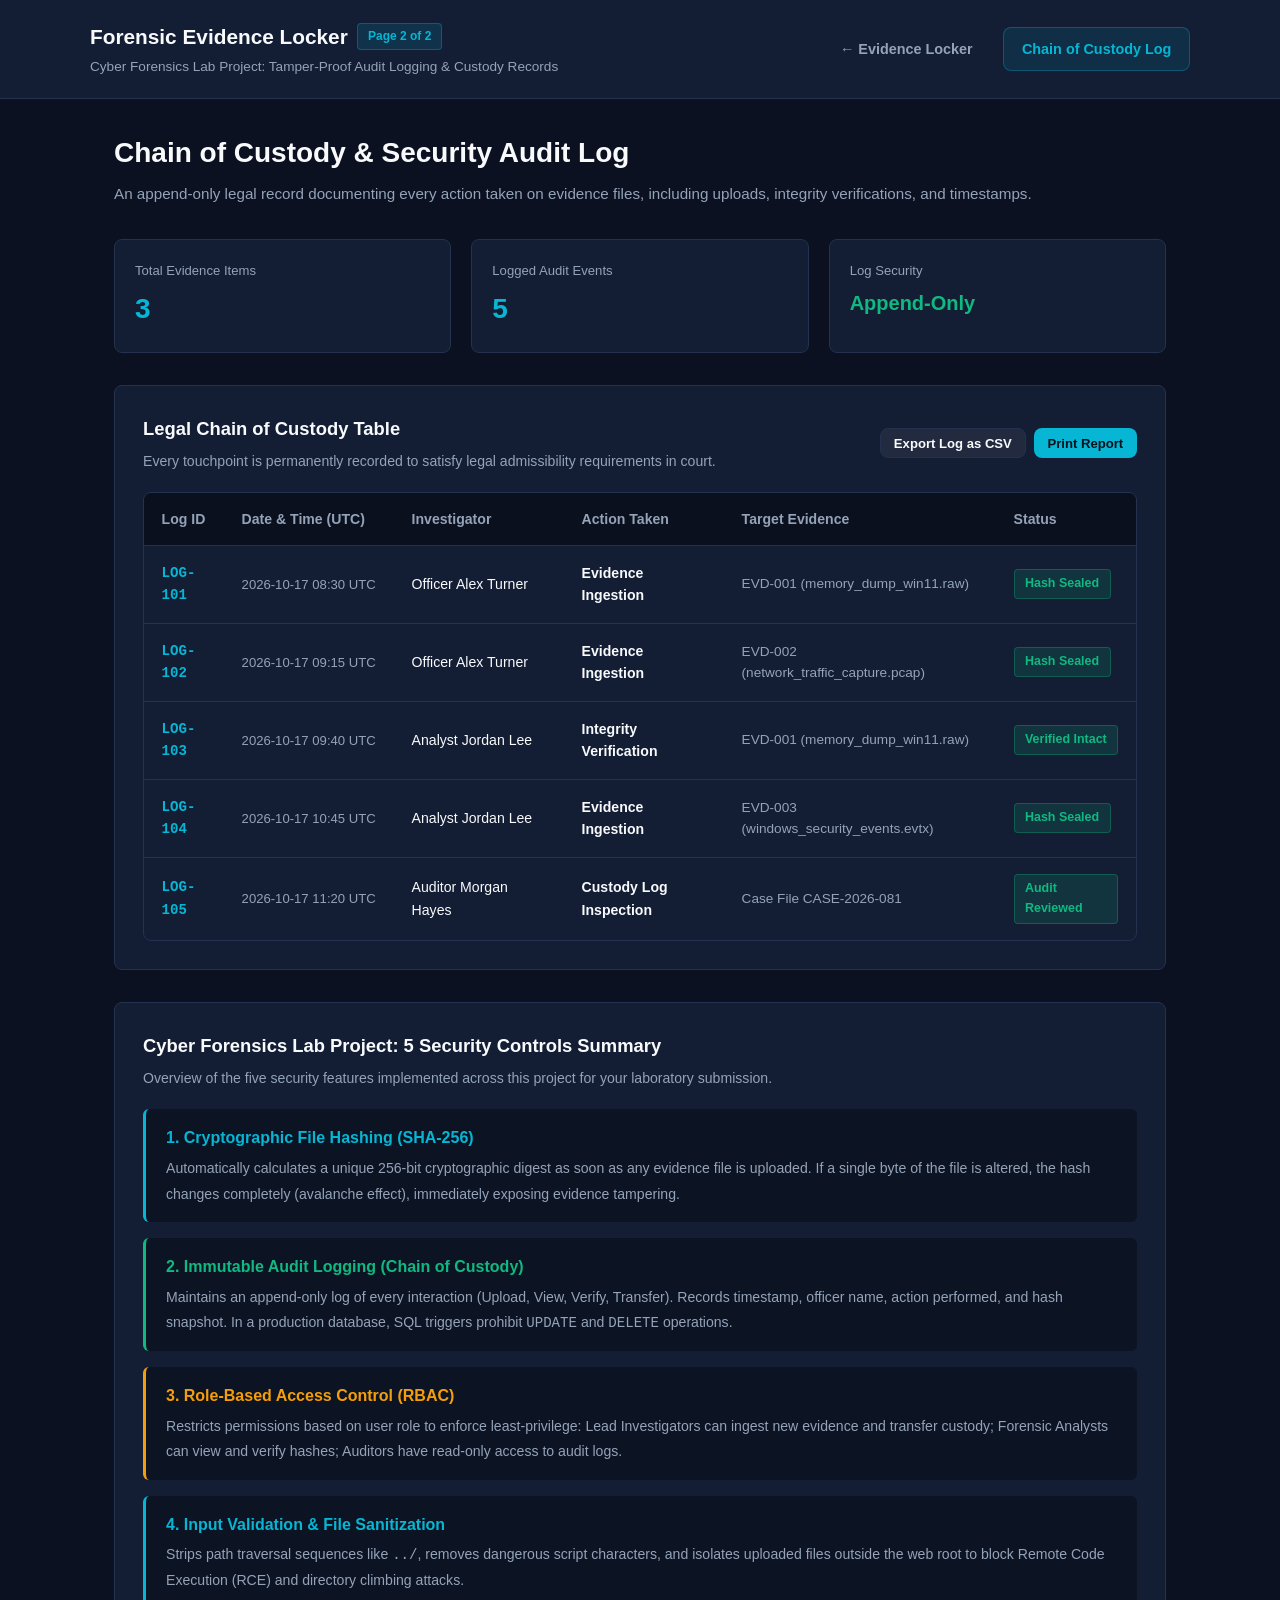
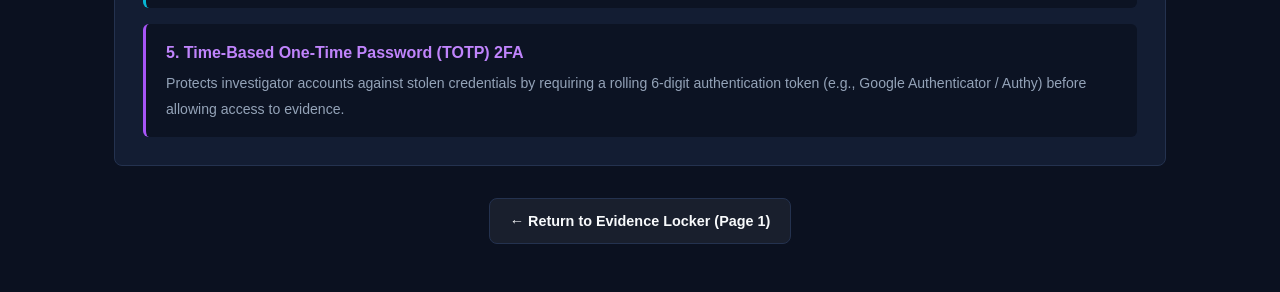
==== chain-of-custody.html @ 0219aed9 "Initial commit: Secure Forensic Evidence Locker Web Application" ====
<!DOCTYPE html>
<html lang="en">
<head>
  <meta charset="UTF-8">
  <meta name="viewport" content="width=device-width, initial-scale=1.0">
  <title>Chain of Custody Log - Forensic Evidence Locker</title>
  <link rel="stylesheet" href="styles.css">
</head>
<body>

  <!-- SITE HEADER & NAVIGATION -->
  <header class="site-header">
    <div class="header-container">
      <div>
        <div class="brand-title">
          Forensic Evidence Locker <span class="badge">Page 2 of 2</span>
        </div>
        <div class="brand-desc">
          Cyber Forensics Lab Project: Tamper-Proof Audit Logging &amp; Custody Records
        </div>
      </div>
      <nav class="main-nav">
        <a href="index.html" class="nav-link">← Evidence Locker</a>
        <a href="chain-of-custody.html" class="nav-link active">Chain of Custody Log</a>
      </nav>
    </div>
  </header>

  <main class="page-container">
    <!-- PAGE TITLE -->
    <div class="page-intro">
      <h1>Chain of Custody &amp; Security Audit Log</h1>
      <p>
        An append-only legal record documenting every action taken on evidence files, including uploads, integrity verifications, and timestamps.
      </p>
    </div>

    <!-- STATS SUMMARY TILES -->
    <div class="stats-row">
      <div class="stat-tile">
        <div class="stat-label">Total Evidence Items</div>
        <div class="stat-number" id="statEvidenceCount">3</div>
      </div>
      <div class="stat-tile">
        <div class="stat-label">Logged Audit Events</div>
        <div class="stat-number" id="statLogCount">5</div>
      </div>
      <div class="stat-tile">
        <div class="stat-label">Log Security</div>
        <div class="stat-number" style="font-size: 1.25rem; color: var(--emerald);">Append-Only</div>
      </div>
    </div>

    <!-- SECTION 1: CHAIN OF CUSTODY TABLE -->
    <section class="card">
      <div style="display: flex; justify-content: space-between; align-items: center; margin-bottom: 1.25rem; flex-wrap: wrap; gap: 1rem;">
        <div>
          <h2 class="card-title">Legal Chain of Custody Table</h2>
          <p class="card-subtitle" style="margin-bottom: 0;">
            Every touchpoint is permanently recorded to satisfy legal admissibility requirements in court.
          </p>
        </div>
        <div style="display: flex; gap: 0.5rem;">
          <button class="btn btn-secondary btn-sm" onclick="exportCustodyCSV()">
            Export Log as CSV
          </button>
          <button class="btn btn-primary btn-sm" onclick="window.print()">
            Print Report
          </button>
        </div>
      </div>

      <div class="table-responsive">
        <table class="clean-table">
          <thead>
            <tr>
              <th style="width: 80px;">Log ID</th>
              <th style="width: 170px;">Date &amp; Time (UTC)</th>
              <th style="width: 170px;">Investigator</th>
              <th style="width: 160px;">Action Taken</th>
              <th>Target Evidence</th>
              <th style="width: 140px;">Status</th>
            </tr>
          </thead>
          <tbody id="custodyTableBody">
            <!-- Populated dynamically via JavaScript -->
          </tbody>
        </table>
      </div>
    </section>

    <!-- SECTION 2: 5 SECURITY FEATURES OVERVIEW FOR LAB REPORT -->
    <section class="card">
      <h2 class="card-title">Cyber Forensics Lab Project: 5 Security Controls Summary</h2>
      <p class="card-subtitle">
        Overview of the five security features implemented across this project for your laboratory submission.
      </p>

      <div style="display: flex; flex-direction: column; gap: 1rem;">
        <div style="background-color: rgba(8, 13, 25, 0.6); padding: 1rem 1.25rem; border-radius: 6px; border-left: 3px solid var(--cyan);">
          <strong style="color: var(--cyan); display: block; margin-bottom: 0.25rem;">
            1. Cryptographic File Hashing (SHA-256)
          </strong>
          <span style="font-size: 0.88rem; color: var(--text-secondary);">
            Automatically calculates a unique 256-bit cryptographic digest as soon as any evidence file is uploaded. If a single byte of the file is altered, the hash changes completely (avalanche effect), immediately exposing evidence tampering.
          </span>
        </div>

        <div style="background-color: rgba(8, 13, 25, 0.6); padding: 1rem 1.25rem; border-radius: 6px; border-left: 3px solid var(--emerald);">
          <strong style="color: var(--emerald); display: block; margin-bottom: 0.25rem;">
            2. Immutable Audit Logging (Chain of Custody)
          </strong>
          <span style="font-size: 0.88rem; color: var(--text-secondary);">
            Maintains an append-only log of every interaction (Upload, View, Verify, Transfer). Records timestamp, officer name, action performed, and hash snapshot. In a production database, SQL triggers prohibit <code>UPDATE</code> and <code>DELETE</code> operations.
          </span>
        </div>

        <div style="background-color: rgba(8, 13, 25, 0.6); padding: 1rem 1.25rem; border-radius: 6px; border-left: 3px solid var(--amber);">
          <strong style="color: var(--amber); display: block; margin-bottom: 0.25rem;">
            3. Role-Based Access Control (RBAC)
          </strong>
          <span style="font-size: 0.88rem; color: var(--text-secondary);">
            Restricts permissions based on user role to enforce least-privilege: Lead Investigators can ingest new evidence and transfer custody; Forensic Analysts can view and verify hashes; Auditors have read-only access to audit logs.
          </span>
        </div>

        <div style="background-color: rgba(8, 13, 25, 0.6); padding: 1rem 1.25rem; border-radius: 6px; border-left: 3px solid var(--cyan);">
          <strong style="color: var(--cyan); display: block; margin-bottom: 0.25rem;">
            4. Input Validation &amp; File Sanitization
          </strong>
          <span style="font-size: 0.88rem; color: var(--text-secondary);">
            Strips path traversal sequences like <code>../</code>, removes dangerous script characters, and isolates uploaded files outside the web root to block Remote Code Execution (RCE) and directory climbing attacks.
          </span>
        </div>

        <div style="background-color: rgba(8, 13, 25, 0.6); padding: 1rem 1.25rem; border-radius: 6px; border-left: 3px solid #a855f7;">
          <strong style="color: #c084fc; display: block; margin-bottom: 0.25rem;">
            5. Time-Based One-Time Password (TOTP) 2FA
          </strong>
          <span style="font-size: 0.88rem; color: var(--text-secondary);">
            Protects investigator accounts against stolen credentials by requiring a rolling 6-digit authentication token (e.g., Google Authenticator / Authy) before allowing access to evidence.
          </span>
        </div>
      </div>
    </section>

    <!-- BACK TO EVIDENCE LOCKER -->
    <div style="text-align: center; margin-top: 2rem;">
      <a href="index.html" class="btn btn-secondary">
        ← Return to Evidence Locker (Page 1)
      </a>
    </div>
  </main>

  <div id="toastNotification" class="toast-msg"></div>

  <script src="app.js"></script>
  <script>
    document.addEventListener('DOMContentLoaded', () => {
      initCustodyPage();
    });
  </script>
</body>
</html>
---- styles.css ----
/* ==========================================================================
   FORENSIC EVIDENCE LOCKER - CLEAN MODERN STYLESHEET
   Clean Dark Theme | No text overlapping | Generous spacing | Responsive
   ========================================================================== */

:root {
  --bg-main: #0b1120;
  --bg-card: #131d33;
  --bg-card-hover: #17233e;
  --bg-input: #080d19;
  --border-color: #24324f;
  --border-focus: #0ea5e9;

  --text-primary: #f8fafc;
  --text-secondary: #94a3b8;
  --text-muted: #64748b;

  --cyan: #06b6d4;
  --emerald: #10b981;
  --rose: #f43f5e;
  --amber: #f59e0b;

  --font-family: -apple-system, BlinkMacSystemFont, "Segoe UI", Roboto, Helvetica, Arial, sans-serif;
  --font-mono: "Consolas", "Courier New", monospace;

  --radius: 8px;
  --transition: all 0.2s ease-in-out;
}

*, *::before, *::after {
  box-sizing: border-box;
  margin: 0;
  padding: 0;
}

body {
  font-family: var(--font-family);
  background-color: var(--bg-main);
  color: var(--text-primary);
  line-height: 1.6;
  min-height: 100vh;
  padding-bottom: 3rem;
}

/* ==========================================================================
   HEADER & NAVIGATION
   ========================================================================== */

.site-header {
  background-color: var(--bg-card);
  border-bottom: 1px solid var(--border-color);
  padding: 1.25rem 2rem;
  margin-bottom: 2rem;
}

.header-container {
  max-width: 1100px;
  margin: 0 auto;
  display: flex;
  justify-content: space-between;
  align-items: center;
  flex-wrap: wrap;
  gap: 1rem;
}

.brand-title {
  font-size: 1.3rem;
  font-weight: 700;
  color: var(--text-primary);
  display: flex;
  align-items: center;
  gap: 0.6rem;
}

.brand-title span.badge {
  font-size: 0.75rem;
  background-color: rgba(6, 182, 212, 0.15);
  color: var(--cyan);
  padding: 0.2rem 0.6rem;
  border-radius: 4px;
  font-weight: 600;
  border: 1px solid rgba(6, 182, 212, 0.3);
}

.brand-desc {
  font-size: 0.85rem;
  color: var(--text-secondary);
  margin-top: 0.2rem;
}

.main-nav {
  display: flex;
  align-items: center;
  gap: 0.75rem;
}

.nav-link {
  display: inline-flex;
  align-items: center;
  gap: 0.5rem;
  padding: 0.6rem 1.1rem;
  border-radius: var(--radius);
  font-size: 0.9rem;
  font-weight: 600;
  text-decoration: none;
  color: var(--text-secondary);
  background-color: transparent;
  border: 1px solid transparent;
  transition: var(--transition);
}

.nav-link:hover {
  color: var(--text-primary);
  background-color: rgba(255, 255, 255, 0.05);
}

.nav-link.active {
  color: var(--cyan);
  background-color: rgba(6, 182, 212, 0.12);
  border-color: rgba(6, 182, 212, 0.3);
}

/* ==========================================================================
   PAGE CONTAINER & LAYOUT
   ========================================================================== */

.page-container {
  max-width: 1100px;
  margin: 0 auto;
  padding: 0 1.5rem;
}

.page-intro {
  margin-bottom: 2rem;
}

.page-intro h1 {
  font-size: 1.75rem;
  font-weight: 700;
  margin-bottom: 0.4rem;
  color: var(--text-primary);
}

.page-intro p {
  color: var(--text-secondary);
  font-size: 0.95rem;
}

/* ==========================================================================
   CARDS & PANELS
   ========================================================================== */

.card {
  background-color: var(--bg-card);
  border: 1px solid var(--border-color);
  border-radius: var(--radius);
  padding: 1.75rem;
  margin-bottom: 2rem;
}

.card-title {
  font-size: 1.15rem;
  font-weight: 600;
  color: var(--text-primary);
  margin-bottom: 0.5rem;
  display: flex;
  align-items: center;
  gap: 0.6rem;
}

.card-subtitle {
  font-size: 0.88rem;
  color: var(--text-secondary);
  margin-bottom: 1.25rem;
  line-height: 1.5;
}

/* ==========================================================================
   UPLOAD SECTION
   ========================================================================== */

.upload-box {
  border: 2px dashed var(--border-color);
  background-color: rgba(8, 13, 25, 0.5);
  border-radius: var(--radius);
  padding: 2rem;
  text-align: center;
  margin-bottom: 1.5rem;
  transition: var(--transition);
}

.upload-box:hover {
  border-color: var(--cyan);
}

.upload-box p {
  color: var(--text-secondary);
  font-size: 0.9rem;
  margin-bottom: 1rem;
}

.upload-form-row {
  display: flex;
  gap: 1rem;
  flex-wrap: wrap;
  margin-top: 1.25rem;
}

.form-group {
  flex: 1;
  min-width: 220px;
  display: flex;
  flex-direction: column;
  gap: 0.4rem;
  text-align: left;
}

.form-group label {
  font-size: 0.82rem;
  color: var(--text-secondary);
  font-weight: 600;
}

.form-input {
  background-color: var(--bg-input);
  border: 1px solid var(--border-color);
  border-radius: var(--radius);
  color: var(--text-primary);
  padding: 0.65rem 0.9rem;
  font-size: 0.9rem;
  outline: none;
  font-family: inherit;
  transition: var(--transition);
}

.form-input:focus {
  border-color: var(--cyan);
}

/* ==========================================================================
   BUTTONS
   ========================================================================== */

.btn {
  display: inline-flex;
  align-items: center;
  justify-content: center;
  gap: 0.5rem;
  padding: 0.65rem 1.25rem;
  border-radius: var(--radius);
  font-size: 0.9rem;
  font-weight: 600;
  cursor: pointer;
  border: 1px solid transparent;
  transition: var(--transition);
  text-decoration: none;
}

.btn-primary {
  background-color: var(--cyan);
  color: #04121d;
}

.btn-primary:hover {
  background-color: #22d3ee;
}

.btn-secondary {
  background-color: rgba(255, 255, 255, 0.06);
  color: var(--text-primary);
  border-color: var(--border-color);
}

.btn-secondary:hover {
  background-color: rgba(255, 255, 255, 0.12);
}

.btn-danger {
  background-color: rgba(244, 63, 94, 0.15);
  color: #fda4af;
  border-color: rgba(244, 63, 94, 0.3);
}

.btn-danger:hover {
  background-color: rgba(244, 63, 94, 0.25);
  color: #fff;
}

.btn-sm {
  padding: 0.4rem 0.8rem;
  font-size: 0.82rem;
}

/* ==========================================================================
   EVIDENCE ITEMS (NO OVERLAPPING CARDS)
   ========================================================================== */

.evidence-list {
  display: flex;
  flex-direction: column;
  gap: 1.25rem;
}

.evidence-card {
  background-color: rgba(8, 13, 25, 0.6);
  border: 1px solid var(--border-color);
  border-radius: var(--radius);
  padding: 1.25rem 1.5rem;
  transition: var(--transition);
}

.evidence-card:hover {
  border-color: #3b507a;
}

.evidence-header {
  display: flex;
  justify-content: space-between;
  align-items: flex-start;
  flex-wrap: wrap;
  gap: 0.75rem;
  margin-bottom: 0.75rem;
}

.evidence-title-area {
  display: flex;
  flex-direction: column;
  gap: 0.2rem;
}

.evidence-filename {
  font-size: 1.05rem;
  font-weight: 600;
  color: var(--text-primary);
}

.evidence-meta {
  font-size: 0.82rem;
  color: var(--text-muted);
}

.status-tag {
  display: inline-block;
  font-size: 0.78rem;
  font-weight: 700;
  padding: 0.25rem 0.65rem;
  border-radius: 4px;
}

.status-tag.verified {
  background-color: rgba(16, 185, 129, 0.15);
  color: var(--emerald);
  border: 1px solid rgba(16, 185, 129, 0.3);
}

.status-tag.tampered {
  background-color: rgba(244, 63, 94, 0.15);
  color: var(--rose);
  border: 1px solid rgba(244, 63, 94, 0.3);
}

.hash-container {
  background-color: var(--bg-main);
  border: 1px solid var(--border-color);
  border-radius: 6px;
  padding: 0.75rem 1rem;
  margin: 0.75rem 0;
}

.hash-label {
  font-size: 0.75rem;
  color: var(--text-muted);
  text-transform: uppercase;
  font-weight: 600;
  margin-bottom: 0.3rem;
}

.hash-value {
  font-family: var(--font-mono);
  font-size: 0.85rem;
  color: var(--cyan);
  word-break: break-all;
  line-height: 1.4;
}

.evidence-actions {
  display: flex;
  gap: 0.75rem;
  flex-wrap: wrap;
  margin-top: 1rem;
  padding-top: 0.75rem;
  border-top: 1px solid var(--border-color);
}

/* ==========================================================================
   INTEGRITY TEST COMPARISON BOX
   ========================================================================== */

.comparison-box {
  display: grid;
  grid-template-columns: 1fr 1fr;
  gap: 1.25rem;
  margin-bottom: 1.5rem;
}

@media (max-width: 768px) {
  .comparison-box {
    grid-template-columns: 1fr;
  }
}

.hash-block {
  background-color: var(--bg-input);
  border: 1px solid var(--border-color);
  border-radius: var(--radius);
  padding: 1.25rem;
}

.verdict-box {
  padding: 1.25rem;
  border-radius: var(--radius);
  text-align: center;
  font-weight: 600;
  margin-top: 1.25rem;
}

.verdict-box.intact {
  background-color: rgba(16, 185, 129, 0.12);
  color: var(--emerald);
  border: 1px solid rgba(16, 185, 129, 0.35);
}

.verdict-box.altered {
  background-color: rgba(244, 63, 94, 0.12);
  color: var(--rose);
  border: 1px solid rgba(244, 63, 94, 0.35);
}

/* ==========================================================================
   CLEAN TABLE (PAGE 2)
   ========================================================================== */

.table-responsive {
  width: 100%;
  overflow-x: auto;
  border-radius: var(--radius);
  border: 1px solid var(--border-color);
}

.clean-table {
  width: 100%;
  border-collapse: collapse;
  text-align: left;
  font-size: 0.88rem;
}

.clean-table th {
  background-color: rgba(8, 13, 25, 0.8);
  padding: 0.9rem 1.1rem;
  color: var(--text-secondary);
  font-weight: 600;
  border-bottom: 1px solid var(--border-color);
}

.clean-table td {
  padding: 1rem 1.1rem;
  border-bottom: 1px solid var(--border-color);
  color: var(--text-primary);
  vertical-align: middle;
}

.clean-table tr:last-child td {
  border-bottom: none;
}

.clean-table tr:hover {
  background-color: rgba(255, 255, 255, 0.02);
}

/* ==========================================================================
   STAT SUMMARY TILES
   ========================================================================== */

.stats-row {
  display: grid;
  grid-template-columns: repeat(auto-fit, minmax(200px, 1fr));
  gap: 1.25rem;
  margin-bottom: 2rem;
}

.stat-tile {
  background-color: var(--bg-card);
  border: 1px solid var(--border-color);
  border-radius: var(--radius);
  padding: 1.25rem;
}

.stat-label {
  font-size: 0.82rem;
  color: var(--text-secondary);
  margin-bottom: 0.4rem;
}

.stat-number {
  font-size: 1.75rem;
  font-weight: 700;
  color: var(--cyan);
}

/* ==========================================================================
   TOAST MESSAGE NOTIFICATION
   ========================================================================== */

.toast-msg {
  position: fixed;
  bottom: 1.5rem;
  right: 1.5rem;
  background-color: var(--bg-card);
  border: 1px solid var(--cyan);
  color: var(--text-primary);
  padding: 0.9rem 1.4rem;
  border-radius: var(--radius);
  box-shadow: 0 10px 25px rgba(0, 0, 0, 0.5);
  font-size: 0.9rem;
  display: none;
  z-index: 1000;
}
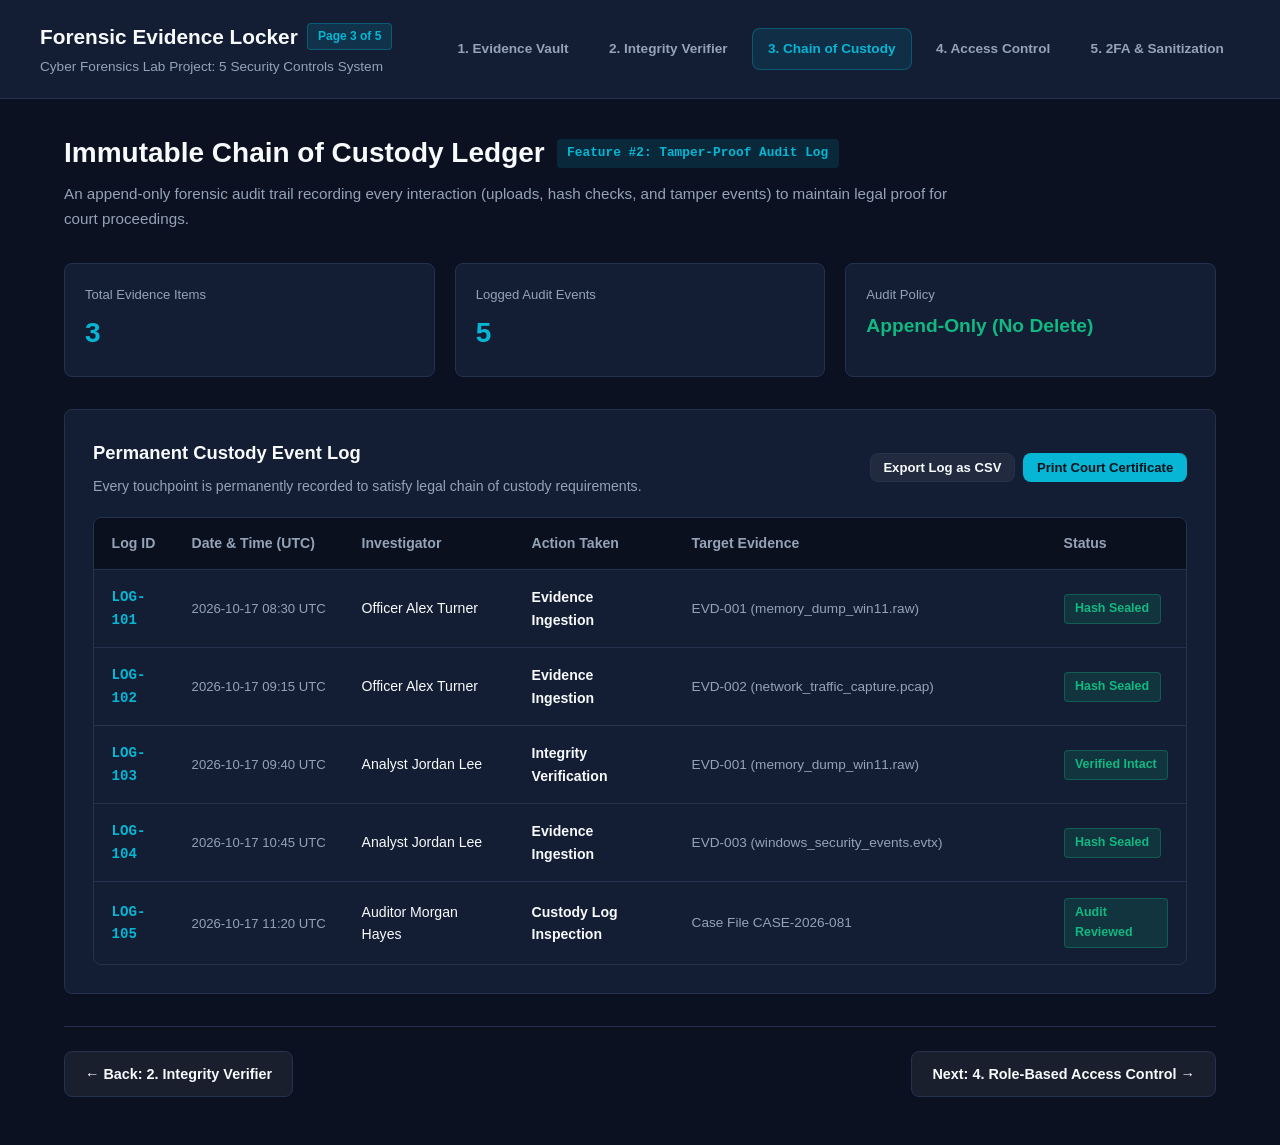
==== commit bd90e536: "Add all 5 dedicated cyber forensics website pages" ====
--- a/chain-of-custody.html
+++ b/chain-of-custody.html
@@ -3,25 +3,28 @@
 <head>
   <meta charset="UTF-8">
   <meta name="viewport" content="width=device-width, initial-scale=1.0">
-  <title>Chain of Custody Log - Forensic Evidence Locker</title>
+  <title>Chain of Custody - Forensic Evidence Locker</title>
   <link rel="stylesheet" href="styles.css">
 </head>
 <body>
 
-  <!-- SITE HEADER & NAVIGATION -->
+  <!-- SITE HEADER & 5-PAGE NAVIGATION -->
   <header class="site-header">
     <div class="header-container">
       <div>
         <div class="brand-title">
-          Forensic Evidence Locker <span class="badge">Page 2 of 2</span>
+          Forensic Evidence Locker <span class="badge">Page 3 of 5</span>
         </div>
         <div class="brand-desc">
-          Cyber Forensics Lab Project: Tamper-Proof Audit Logging &amp; Custody Records
+          Cyber Forensics Lab Project: 5 Security Controls System
         </div>
       </div>
       <nav class="main-nav">
-        <a href="index.html" class="nav-link">← Evidence Locker</a>
-        <a href="chain-of-custody.html" class="nav-link active">Chain of Custody Log</a>
+        <a href="index.html" class="nav-link">1. Evidence Vault</a>
+        <a href="integrity-verifier.html" class="nav-link">2. Integrity Verifier</a>
+        <a href="chain-of-custody.html" class="nav-link active">3. Chain of Custody</a>
+        <a href="rbac-console.html" class="nav-link">4. Access Control</a>
+        <a href="security-gateway.html" class="nav-link">5. 2FA &amp; Sanitization</a>
       </nav>
     </div>
   </header>
@@ -29,9 +32,12 @@
   <main class="page-container">
     <!-- PAGE TITLE -->
     <div class="page-intro">
-      <h1>Chain of Custody &amp; Security Audit Log</h1>
+      <h1>
+        Immutable Chain of Custody Ledger
+        <span class="page-tag">Feature #2: Tamper-Proof Audit Log</span>
+      </h1>
       <p>
-        An append-only legal record documenting every action taken on evidence files, including uploads, integrity verifications, and timestamps.
+        An append-only forensic audit trail recording every interaction (uploads, hash checks, and tamper events) to maintain legal proof for court proceedings.
       </p>
     </div>
 
@@ -46,8 +52,8 @@
         <div class="stat-number" id="statLogCount">5</div>
       </div>
       <div class="stat-tile">
-        <div class="stat-label">Log Security</div>
-        <div class="stat-number" style="font-size: 1.25rem; color: var(--emerald);">Append-Only</div>
+        <div class="stat-label">Audit Policy</div>
+        <div class="stat-number" style="font-size: 1.2rem; color: var(--emerald);">Append-Only (No Delete)</div>
       </div>
     </div>
 
@@ -55,9 +61,9 @@
     <section class="card">
       <div style="display: flex; justify-content: space-between; align-items: center; margin-bottom: 1.25rem; flex-wrap: wrap; gap: 1rem;">
         <div>
-          <h2 class="card-title">Legal Chain of Custody Table</h2>
+          <h2 class="card-title">Permanent Custody Event Log</h2>
           <p class="card-subtitle" style="margin-bottom: 0;">
-            Every touchpoint is permanently recorded to satisfy legal admissibility requirements in court.
+            Every touchpoint is permanently recorded to satisfy legal chain of custody requirements.
           </p>
         </div>
         <div style="display: flex; gap: 0.5rem;">
@@ -65,7 +71,7 @@
             Export Log as CSV
           </button>
           <button class="btn btn-primary btn-sm" onclick="window.print()">
-            Print Report
+            Print Court Certificate
           </button>
         </div>
       </div>
@@ -83,72 +89,16 @@
             </tr>
           </thead>
           <tbody id="custodyTableBody">
-            <!-- Populated dynamically via JavaScript -->
+            <!-- Populated dynamically via app.js -->
           </tbody>
         </table>
       </div>
     </section>
 
-    <!-- SECTION 2: 5 SECURITY FEATURES OVERVIEW FOR LAB REPORT -->
-    <section class="card">
-      <h2 class="card-title">Cyber Forensics Lab Project: 5 Security Controls Summary</h2>
-      <p class="card-subtitle">
-        Overview of the five security features implemented across this project for your laboratory submission.
-      </p>
-
-      <div style="display: flex; flex-direction: column; gap: 1rem;">
-        <div style="background-color: rgba(8, 13, 25, 0.6); padding: 1rem 1.25rem; border-radius: 6px; border-left: 3px solid var(--cyan);">
-          <strong style="color: var(--cyan); display: block; margin-bottom: 0.25rem;">
-            1. Cryptographic File Hashing (SHA-256)
-          </strong>
-          <span style="font-size: 0.88rem; color: var(--text-secondary);">
-            Automatically calculates a unique 256-bit cryptographic digest as soon as any evidence file is uploaded. If a single byte of the file is altered, the hash changes completely (avalanche effect), immediately exposing evidence tampering.
-          </span>
-        </div>
-
-        <div style="background-color: rgba(8, 13, 25, 0.6); padding: 1rem 1.25rem; border-radius: 6px; border-left: 3px solid var(--emerald);">
-          <strong style="color: var(--emerald); display: block; margin-bottom: 0.25rem;">
-            2. Immutable Audit Logging (Chain of Custody)
-          </strong>
-          <span style="font-size: 0.88rem; color: var(--text-secondary);">
-            Maintains an append-only log of every interaction (Upload, View, Verify, Transfer). Records timestamp, officer name, action performed, and hash snapshot. In a production database, SQL triggers prohibit <code>UPDATE</code> and <code>DELETE</code> operations.
-          </span>
-        </div>
-
-        <div style="background-color: rgba(8, 13, 25, 0.6); padding: 1rem 1.25rem; border-radius: 6px; border-left: 3px solid var(--amber);">
-          <strong style="color: var(--amber); display: block; margin-bottom: 0.25rem;">
-            3. Role-Based Access Control (RBAC)
-          </strong>
-          <span style="font-size: 0.88rem; color: var(--text-secondary);">
-            Restricts permissions based on user role to enforce least-privilege: Lead Investigators can ingest new evidence and transfer custody; Forensic Analysts can view and verify hashes; Auditors have read-only access to audit logs.
-          </span>
-        </div>
-
-        <div style="background-color: rgba(8, 13, 25, 0.6); padding: 1rem 1.25rem; border-radius: 6px; border-left: 3px solid var(--cyan);">
-          <strong style="color: var(--cyan); display: block; margin-bottom: 0.25rem;">
-            4. Input Validation &amp; File Sanitization
-          </strong>
-          <span style="font-size: 0.88rem; color: var(--text-secondary);">
-            Strips path traversal sequences like <code>../</code>, removes dangerous script characters, and isolates uploaded files outside the web root to block Remote Code Execution (RCE) and directory climbing attacks.
-          </span>
-        </div>
-
-        <div style="background-color: rgba(8, 13, 25, 0.6); padding: 1rem 1.25rem; border-radius: 6px; border-left: 3px solid #a855f7;">
-          <strong style="color: #c084fc; display: block; margin-bottom: 0.25rem;">
-            5. Time-Based One-Time Password (TOTP) 2FA
-          </strong>
-          <span style="font-size: 0.88rem; color: var(--text-secondary);">
-            Protects investigator accounts against stolen credentials by requiring a rolling 6-digit authentication token (e.g., Google Authenticator / Authy) before allowing access to evidence.
-          </span>
-        </div>
-      </div>
-    </section>
-
-    <!-- BACK TO EVIDENCE LOCKER -->
-    <div style="text-align: center; margin-top: 2rem;">
-      <a href="index.html" class="btn btn-secondary">
-        ← Return to Evidence Locker (Page 1)
-      </a>
+    <!-- FOOTER NAVIGATION -->
+    <div class="page-footer-nav">
+      <a href="integrity-verifier.html" class="btn btn-secondary">← Back: 2. Integrity Verifier</a>
+      <a href="rbac-console.html" class="btn btn-secondary">Next: 4. Role-Based Access Control →</a>
     </div>
   </main>
 
--- a/styles.css
+++ b/styles.css
@@ -1,6 +1,6 @@
 /* ==========================================================================
-   FORENSIC EVIDENCE LOCKER - CLEAN MODERN STYLESHEET
-   Clean Dark Theme | No text overlapping | Generous spacing | Responsive
+   FORENSIC EVIDENCE LOCKER - DESIGN SYSTEM & STYLESHEET
+   Clean Dark Tech Theme | Zero text overlap | Generous spacing | Responsive
    ========================================================================== */
 
 :root {
@@ -19,6 +19,7 @@
   --emerald: #10b981;
   --rose: #f43f5e;
   --amber: #f59e0b;
+  --purple: #a855f7;
 
   --font-family: -apple-system, BlinkMacSystemFont, "Segoe UI", Roboto, Helvetica, Arial, sans-serif;
   --font-mono: "Consolas", "Courier New", monospace;
@@ -43,7 +44,7 @@
 }
 
 /* ==========================================================================
-   HEADER & NAVIGATION
+   HEADER & 5-PAGE NAVIGATION
    ========================================================================== */
 
 .site-header {
@@ -54,13 +55,13 @@
 }
 
 .header-container {
-  max-width: 1100px;
+  max-width: 1200px;
   margin: 0 auto;
   display: flex;
   justify-content: space-between;
   align-items: center;
   flex-wrap: wrap;
-  gap: 1rem;
+  gap: 1.25rem;
 }
 
 .brand-title {
@@ -91,22 +92,24 @@
 .main-nav {
   display: flex;
   align-items: center;
-  gap: 0.75rem;
+  gap: 0.5rem;
+  flex-wrap: wrap;
 }
 
 .nav-link {
   display: inline-flex;
   align-items: center;
-  gap: 0.5rem;
-  padding: 0.6rem 1.1rem;
-  border-radius: var(--radius);
-  font-size: 0.9rem;
+  gap: 0.4rem;
+  padding: 0.55rem 0.95rem;
+  border-radius: var(--radius);
+  font-size: 0.85rem;
   font-weight: 600;
   text-decoration: none;
   color: var(--text-secondary);
   background-color: transparent;
   border: 1px solid transparent;
   transition: var(--transition);
+  white-space: nowrap;
 }
 
 .nav-link:hover {
@@ -125,7 +128,7 @@
    ========================================================================== */
 
 .page-container {
-  max-width: 1100px;
+  max-width: 1200px;
   margin: 0 auto;
   padding: 0 1.5rem;
 }
@@ -139,11 +142,26 @@
   font-weight: 700;
   margin-bottom: 0.4rem;
   color: var(--text-primary);
+  display: flex;
+  align-items: center;
+  gap: 0.75rem;
+  flex-wrap: wrap;
+}
+
+.page-intro h1 span.page-tag {
+  font-size: 0.8rem;
+  font-family: var(--font-mono);
+  background-color: rgba(6, 182, 212, 0.15);
+  color: var(--cyan);
+  padding: 0.25rem 0.65rem;
+  border-radius: 4px;
+  font-weight: 600;
 }
 
 .page-intro p {
   color: var(--text-secondary);
   font-size: 0.95rem;
+  max-width: 900px;
 }
 
 /* ==========================================================================
@@ -175,44 +193,29 @@
   line-height: 1.5;
 }
 
-/* ==========================================================================
-   UPLOAD SECTION
-   ========================================================================== */
-
-.upload-box {
-  border: 2px dashed var(--border-color);
-  background-color: rgba(8, 13, 25, 0.5);
-  border-radius: var(--radius);
-  padding: 2rem;
-  text-align: center;
-  margin-bottom: 1.5rem;
-  transition: var(--transition);
-}
-
-.upload-box:hover {
-  border-color: var(--cyan);
-}
-
-.upload-box p {
-  color: var(--text-secondary);
-  font-size: 0.9rem;
-  margin-bottom: 1rem;
-}
-
-.upload-form-row {
-  display: flex;
-  gap: 1rem;
-  flex-wrap: wrap;
-  margin-top: 1.25rem;
-}
+.grid-two-col {
+  display: grid;
+  grid-template-columns: 1fr 1fr;
+  gap: 1.5rem;
+}
+
+@media (max-width: 850px) {
+  .grid-two-col {
+    grid-template-columns: 1fr;
+  }
+}
+
+/* ==========================================================================
+   FORMS & INPUTS
+   ========================================================================== */
 
 .form-group {
-  flex: 1;
-  min-width: 220px;
   display: flex;
   flex-direction: column;
   gap: 0.4rem;
   text-align: left;
+  flex: 1;
+  min-width: 220px;
 }
 
 .form-group label {
@@ -237,6 +240,33 @@
   border-color: var(--cyan);
 }
 
+.upload-box {
+  border: 2px dashed var(--border-color);
+  background-color: rgba(8, 13, 25, 0.5);
+  border-radius: var(--radius);
+  padding: 2rem;
+  text-align: center;
+  margin-bottom: 1.5rem;
+  transition: var(--transition);
+}
+
+.upload-box:hover {
+  border-color: var(--cyan);
+}
+
+.upload-box p {
+  color: var(--text-secondary);
+  font-size: 0.9rem;
+  margin-bottom: 1rem;
+}
+
+.upload-form-row {
+  display: flex;
+  gap: 1rem;
+  flex-wrap: wrap;
+  margin-top: 1.25rem;
+}
+
 /* ==========================================================================
    BUTTONS
    ========================================================================== */
@@ -292,7 +322,7 @@
 }
 
 /* ==========================================================================
-   EVIDENCE ITEMS (NO OVERLAPPING CARDS)
+   EVIDENCE CARDS & HASH DISPLAYS
    ========================================================================== */
 
 .evidence-list {
@@ -393,7 +423,7 @@
 }
 
 /* ==========================================================================
-   INTEGRITY TEST COMPARISON BOX
+   INTEGRITY COMPARISON BOX (PAGE 2)
    ========================================================================== */
 
 .comparison-box {
@@ -437,7 +467,7 @@
 }
 
 /* ==========================================================================
-   CLEAN TABLE (PAGE 2)
+   TABLES (PAGE 3 & 4)
    ========================================================================== */
 
 .table-responsive {
@@ -505,6 +535,88 @@
   font-size: 1.75rem;
   font-weight: 700;
   color: var(--cyan);
+}
+
+/* ==========================================================================
+   PAGE 4: RBAC CONSOLE STYLES
+   ========================================================================== */
+
+.role-badge-pill {
+  font-size: 0.82rem;
+  font-weight: 700;
+  padding: 0.35rem 0.85rem;
+  border-radius: 9999px;
+  background-color: rgba(6, 182, 212, 0.15);
+  color: var(--cyan);
+  border: 1px solid rgba(6, 182, 212, 0.3);
+}
+
+.perm-allow {
+  color: var(--emerald);
+  font-weight: 700;
+}
+
+.perm-deny {
+  color: var(--rose);
+  font-weight: 700;
+}
+
+/* ==========================================================================
+   PAGE 5: TOTP & SANITIZATION STYLES
+   ========================================================================== */
+
+.totp-box {
+  background-color: rgba(8, 13, 25, 0.7);
+  border: 1px solid var(--border-color);
+  border-radius: var(--radius);
+  padding: 2rem;
+  text-align: center;
+  display: flex;
+  flex-direction: column;
+  align-items: center;
+  gap: 1rem;
+}
+
+.totp-digits {
+  font-family: var(--font-mono);
+  font-size: 2.25rem;
+  font-weight: 700;
+  letter-spacing: 0.25em;
+  color: #c084fc;
+  background-color: rgba(168, 85, 247, 0.1);
+  padding: 0.5rem 1.5rem;
+  border-radius: var(--radius);
+  border: 1px solid rgba(168, 85, 247, 0.35);
+}
+
+.totp-timer {
+  font-size: 0.85rem;
+  color: var(--text-secondary);
+  font-family: var(--font-mono);
+}
+
+.sanitized-preview-box {
+  background-color: var(--bg-input);
+  border: 1px solid var(--border-color);
+  border-radius: var(--radius);
+  padding: 1rem 1.25rem;
+  font-family: var(--font-mono);
+  font-size: 0.88rem;
+}
+
+/* ==========================================================================
+   FOOTER NAVIGATION BAR
+   ========================================================================== */
+
+.page-footer-nav {
+  display: flex;
+  justify-content: space-between;
+  align-items: center;
+  flex-wrap: wrap;
+  gap: 1rem;
+  margin-top: 2rem;
+  padding-top: 1.5rem;
+  border-top: 1px solid var(--border-color);
 }
 
 /* ==========================================================================
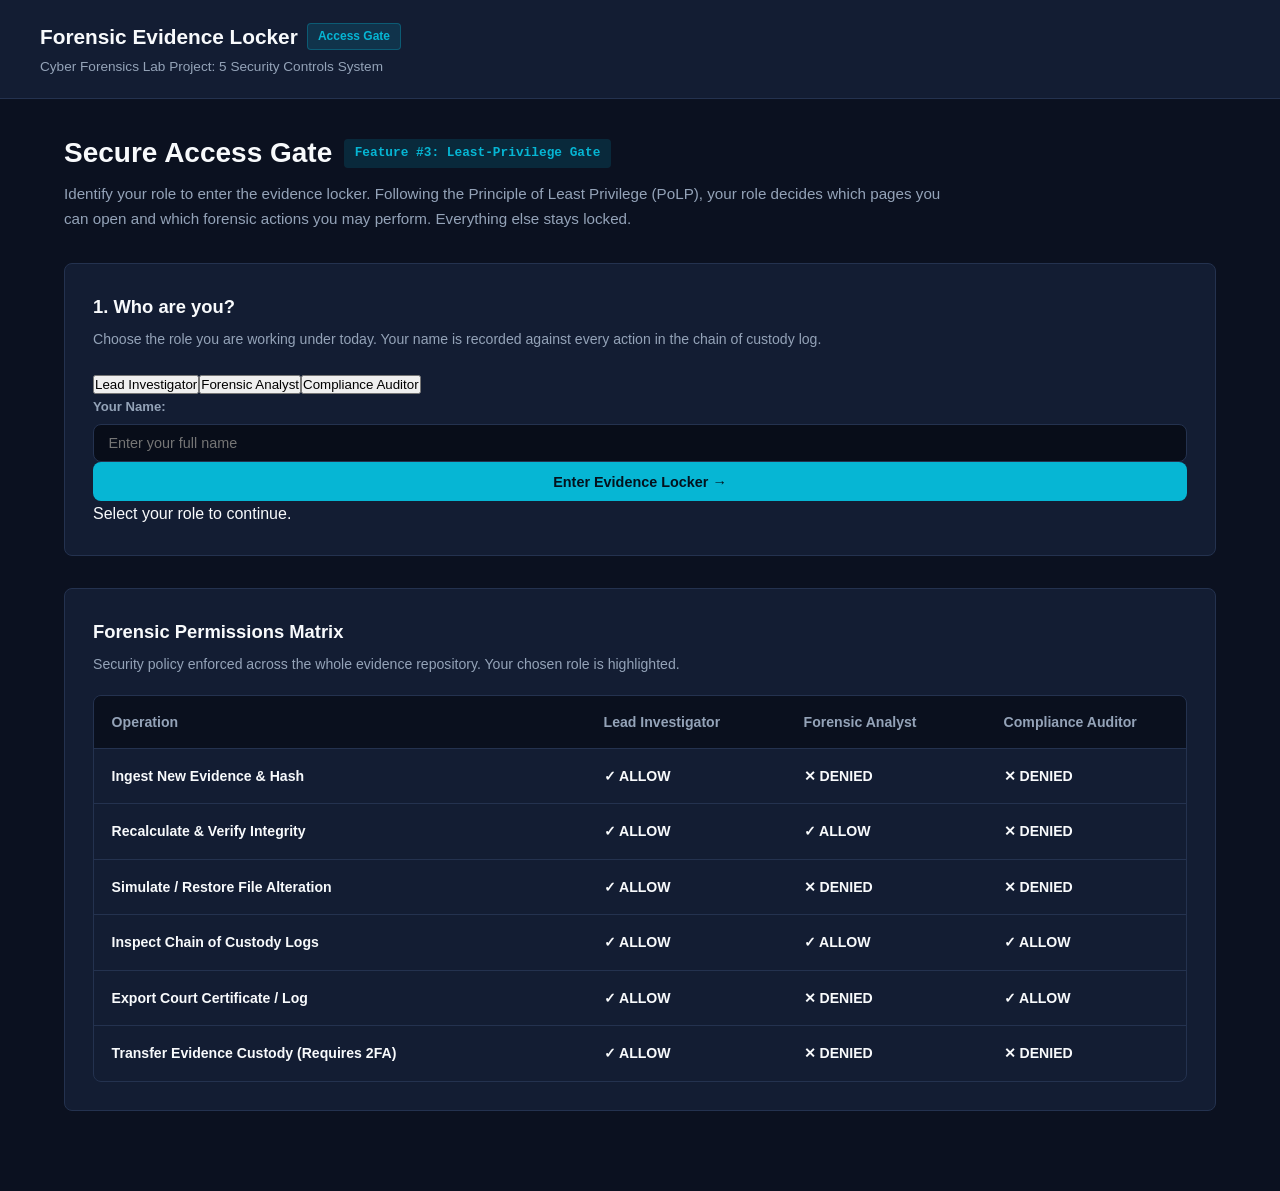
==== commit d27184bf: "added login of roles and changed website feature access according to the roles" ====
--- a/chain-of-custody.html
+++ b/chain-of-custody.html
@@ -5,15 +5,16 @@
   <meta name="viewport" content="width=device-width, initial-scale=1.0">
   <title>Chain of Custody - Forensic Evidence Locker</title>
   <link rel="stylesheet" href="styles.css">
+  <link rel="stylesheet" href="access.css">
 </head>
 <body>
 
-  <!-- SITE HEADER & 5-PAGE NAVIGATION -->
+  <!-- SITE HEADER & 4-PAGE NAVIGATION -->
   <header class="site-header">
     <div class="header-container">
       <div>
         <div class="brand-title">
-          Forensic Evidence Locker <span class="badge">Page 3 of 5</span>
+          Forensic Evidence Locker <span class="badge">Page 3 of 4</span>
         </div>
         <div class="brand-desc">
           Cyber Forensics Lab Project: 5 Security Controls System
@@ -23,8 +24,7 @@
         <a href="index.html" class="nav-link">1. Evidence Vault</a>
         <a href="integrity-verifier.html" class="nav-link">2. Integrity Verifier</a>
         <a href="chain-of-custody.html" class="nav-link active">3. Chain of Custody</a>
-        <a href="rbac-console.html" class="nav-link">4. Access Control</a>
-        <a href="security-gateway.html" class="nav-link">5. 2FA &amp; Sanitization</a>
+        <a href="security-gateway.html" class="nav-link">4. 2FA &amp; Sanitization</a>
       </nav>
     </div>
   </header>
@@ -67,10 +67,10 @@
           </p>
         </div>
         <div style="display: flex; gap: 0.5rem;">
-          <button class="btn btn-secondary btn-sm" onclick="exportCustodyCSV()">
+          <button class="btn btn-secondary btn-sm" data-perm="EXPORT_CERT" onclick="exportCustodyCSV()">
             Export Log as CSV
           </button>
-          <button class="btn btn-primary btn-sm" onclick="window.print()">
+          <button class="btn btn-primary btn-sm" data-perm="EXPORT_CERT" onclick="printCourtCertificate()">
             Print Court Certificate
           </button>
         </div>
@@ -98,7 +98,7 @@
     <!-- FOOTER NAVIGATION -->
     <div class="page-footer-nav">
       <a href="integrity-verifier.html" class="btn btn-secondary">← Back: 2. Integrity Verifier</a>
-      <a href="rbac-console.html" class="btn btn-secondary">Next: 4. Role-Based Access Control →</a>
+      <a href="security-gateway.html" class="btn btn-secondary">Next: 4. 2FA &amp; Sanitization Gate →</a>
     </div>
   </main>
 
@@ -111,4 +111,4 @@
     });
   </script>
 </body>
-</html>
+</html>
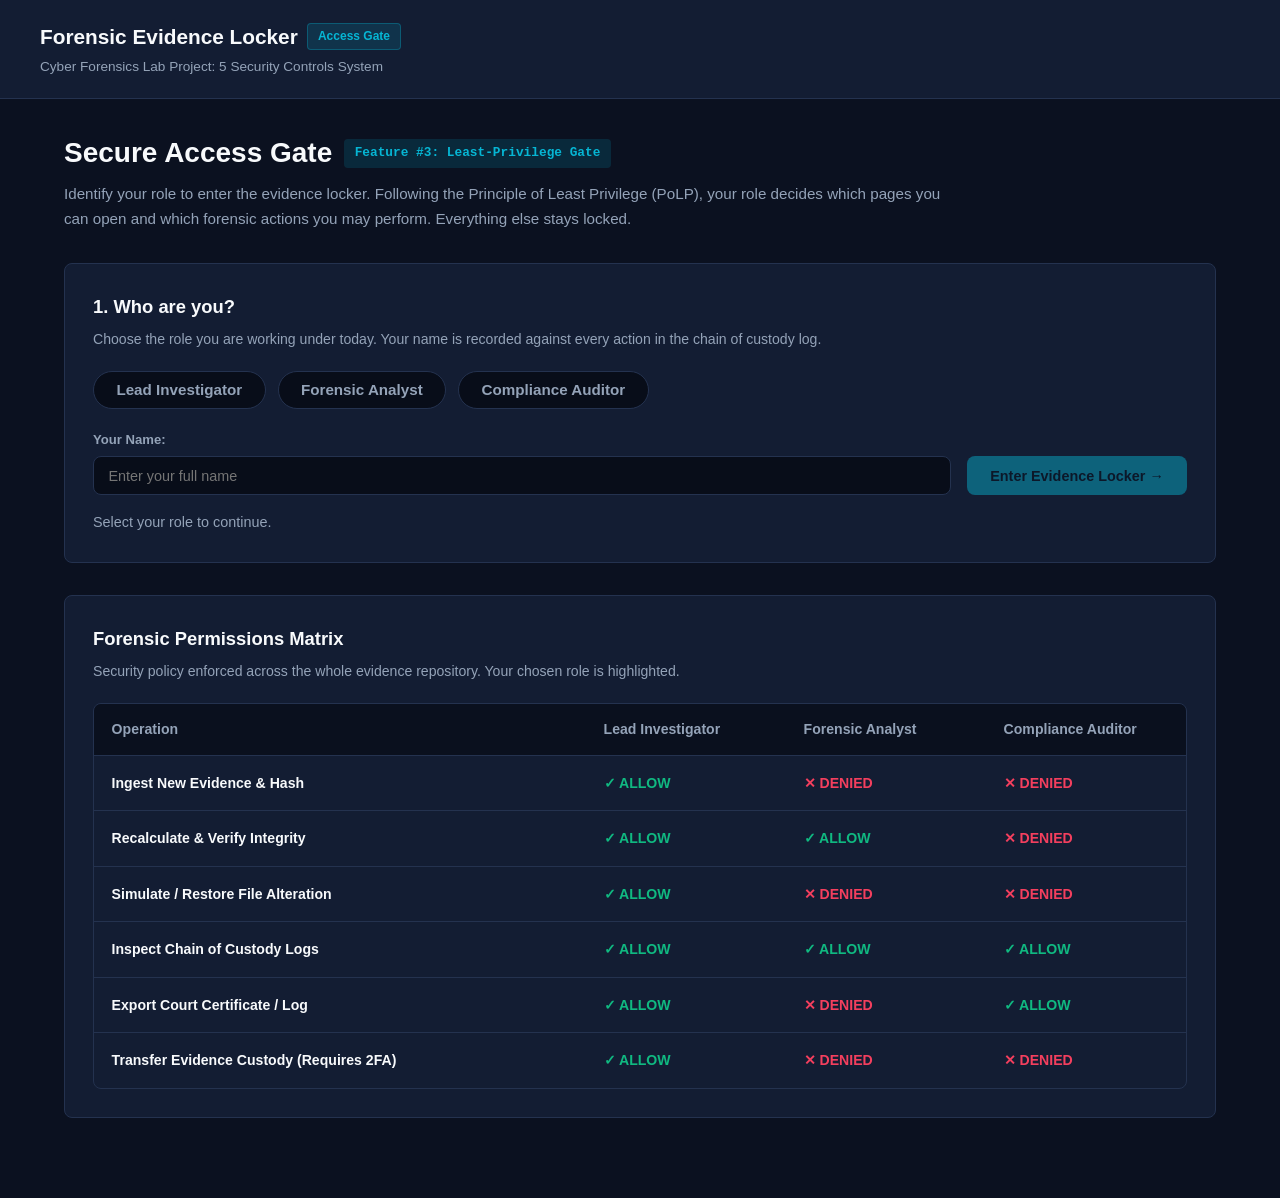
==== commit 3e488742: "Add files via upload" ====
--- a/chain-of-custody.html
+++ b/chain-of-custody.html
@@ -14,7 +14,7 @@
     <div class="header-container">
       <div>
         <div class="brand-title">
-          Forensic Evidence Locker <span class="badge">Page 3 of 4</span>
+          Forensic Evidence Locker <span class="badge">Page 3 of 5</span>
         </div>
         <div class="brand-desc">
           Cyber Forensics Lab Project: 5 Security Controls System
@@ -24,7 +24,8 @@
         <a href="index.html" class="nav-link">1. Evidence Vault</a>
         <a href="integrity-verifier.html" class="nav-link">2. Integrity Verifier</a>
         <a href="chain-of-custody.html" class="nav-link active">3. Chain of Custody</a>
-        <a href="security-gateway.html" class="nav-link">4. 2FA &amp; Sanitization</a>
+        <a href="rbac-console.html" class="nav-link">4. Access Control</a>
+        <a href="security-gateway.html" class="nav-link">5. 2FA &amp; Sanitization</a>
       </nav>
     </div>
   </header>
@@ -98,7 +99,7 @@
     <!-- FOOTER NAVIGATION -->
     <div class="page-footer-nav">
       <a href="integrity-verifier.html" class="btn btn-secondary">← Back: 2. Integrity Verifier</a>
-      <a href="security-gateway.html" class="btn btn-secondary">Next: 4. 2FA &amp; Sanitization Gate →</a>
+      <a href="rbac-console.html" class="btn btn-secondary">Next: 4. Access Control →</a>
     </div>
   </main>
 
--- a/access.css
+++ b/access.css
@@ -0,0 +1,199 @@
+/* ==========================================================================
+   ACCESS CONTROL (Feature #3: Least-Privilege Gate)
+   Styles for login.html, the signed-in session bar, locked links/buttons
+   and the Access Denied panel. Uses the colour variables from styles.css.
+   ========================================================================== */
+
+/* ---------- Session bar (shown under the header on every inner page) ------ */
+
+.ac-session-bar {
+  background-color: rgba(6, 182, 212, 0.07);
+  border-bottom: 1px solid var(--border-color);
+}
+
+.ac-session-inner {
+  max-width: 1200px;
+  margin: 0 auto;
+  padding: 0.6rem 1.5rem;
+  display: flex;
+  justify-content: space-between;
+  align-items: center;
+  flex-wrap: wrap;
+  gap: 0.75rem;
+}
+
+.ac-session-who {
+  display: flex;
+  align-items: center;
+  flex-wrap: wrap;
+  gap: 0.6rem;
+  font-size: 0.88rem;
+  color: var(--text-secondary);
+}
+
+.ac-session-who strong {
+  color: var(--text-primary);
+}
+
+.ac-session-meta {
+  font-size: 0.78rem;
+  color: var(--text-muted);
+}
+
+.ac-session-actions {
+  display: flex;
+  gap: 0.5rem;
+}
+
+.ac-role-pill {
+  font-size: 0.78rem;
+  font-weight: 700;
+  padding: 0.2rem 0.7rem;
+  border-radius: 9999px;
+  background-color: rgba(6, 182, 212, 0.15);
+  color: var(--cyan);
+  border: 1px solid rgba(6, 182, 212, 0.3);
+}
+
+/* ---------- Locked links and controls ------------------------------------ */
+
+a.ac-locked {
+  opacity: 0.45;
+  cursor: not-allowed;
+}
+
+a.ac-locked::before {
+  content: "\1F512";
+  font-size: 0.8em;
+  margin-right: 0.3rem;
+}
+
+.ac-perm-locked:disabled,
+button.ac-perm-locked {
+  opacity: 0.4;
+  cursor: not-allowed;
+}
+
+.ac-lock-note {
+  display: block;
+  margin-bottom: 1rem;
+  padding: 0.7rem 1rem;
+  font-size: 0.85rem;
+  border-radius: var(--radius);
+  color: #fda4af;
+  background-color: rgba(244, 63, 94, 0.08);
+  border: 1px solid rgba(244, 63, 94, 0.3);
+}
+
+/* ---------- Access Denied panel ------------------------------------------ */
+
+.ac-denied {
+  text-align: center;
+  padding: 3rem 1.5rem;
+}
+
+.ac-denied-icon {
+  font-size: 2.5rem;
+  margin-bottom: 0.5rem;
+}
+
+.ac-denied h1 {
+  font-size: 1.6rem;
+  color: var(--rose);
+  margin-bottom: 0.75rem;
+}
+
+.ac-denied p {
+  color: var(--text-secondary);
+  margin-bottom: 0.5rem;
+}
+
+.ac-denied-reason {
+  font-size: 0.9rem;
+  color: var(--text-muted);
+}
+
+.ac-denied-actions {
+  margin-top: 1.5rem;
+  display: flex;
+  gap: 0.75rem;
+  justify-content: center;
+  flex-wrap: wrap;
+}
+
+/* ---------- Login page ---------------------------------------------------- */
+
+.ac-login-existing {
+  display: none;
+  margin-bottom: 1.25rem;
+  padding: 0.7rem 1rem;
+  font-size: 0.88rem;
+  border-radius: var(--radius);
+  color: var(--cyan);
+  background-color: rgba(6, 182, 212, 0.08);
+  border: 1px solid rgba(6, 182, 212, 0.3);
+}
+
+.ac-role-cards {
+  display: flex;
+  flex-wrap: wrap;
+  gap: 0.75rem;
+  margin: 1.25rem 0;
+}
+
+.ac-role-choice {
+  font-family: inherit;
+  font-size: 0.95rem;
+  font-weight: 600;
+  padding: 0.6rem 1.4rem;
+  border-radius: 9999px;
+  border: 1.5px solid var(--border-color);
+  background-color: var(--bg-input);
+  color: var(--text-secondary);
+  cursor: pointer;
+  transition: var(--transition);
+}
+
+.ac-role-choice:hover {
+  border-color: var(--border-focus);
+  color: var(--text-primary);
+}
+
+.ac-role-choice.selected {
+  border-color: var(--cyan);
+  background-color: rgba(6, 182, 212, 0.15);
+  color: var(--cyan);
+  box-shadow: 0 0 0 3px rgba(6, 182, 212, 0.15);
+}
+
+.ac-login-row {
+  display: flex;
+  align-items: flex-end;
+  gap: 1rem;
+  flex-wrap: wrap;
+}
+
+.ac-login-row .form-group {
+  flex: 1 1 260px;
+}
+
+.ac-login-summary {
+  margin-top: 1rem;
+  font-size: 0.9rem;
+  color: var(--text-secondary);
+}
+
+.btn:disabled {
+  opacity: 0.45;
+  cursor: not-allowed;
+}
+
+/* Highlight the chosen role's column in the matrix */
+.clean-table th.ac-col-active,
+.clean-table td.ac-col-active {
+  background-color: rgba(6, 182, 212, 0.1);
+}
+
+/* Allow / deny colours inside the matrix (beats the .clean-table td colour) */
+.clean-table td.perm-allow { color: var(--emerald); font-weight: 700; }
+.clean-table td.perm-deny  { color: var(--rose); font-weight: 700; }
